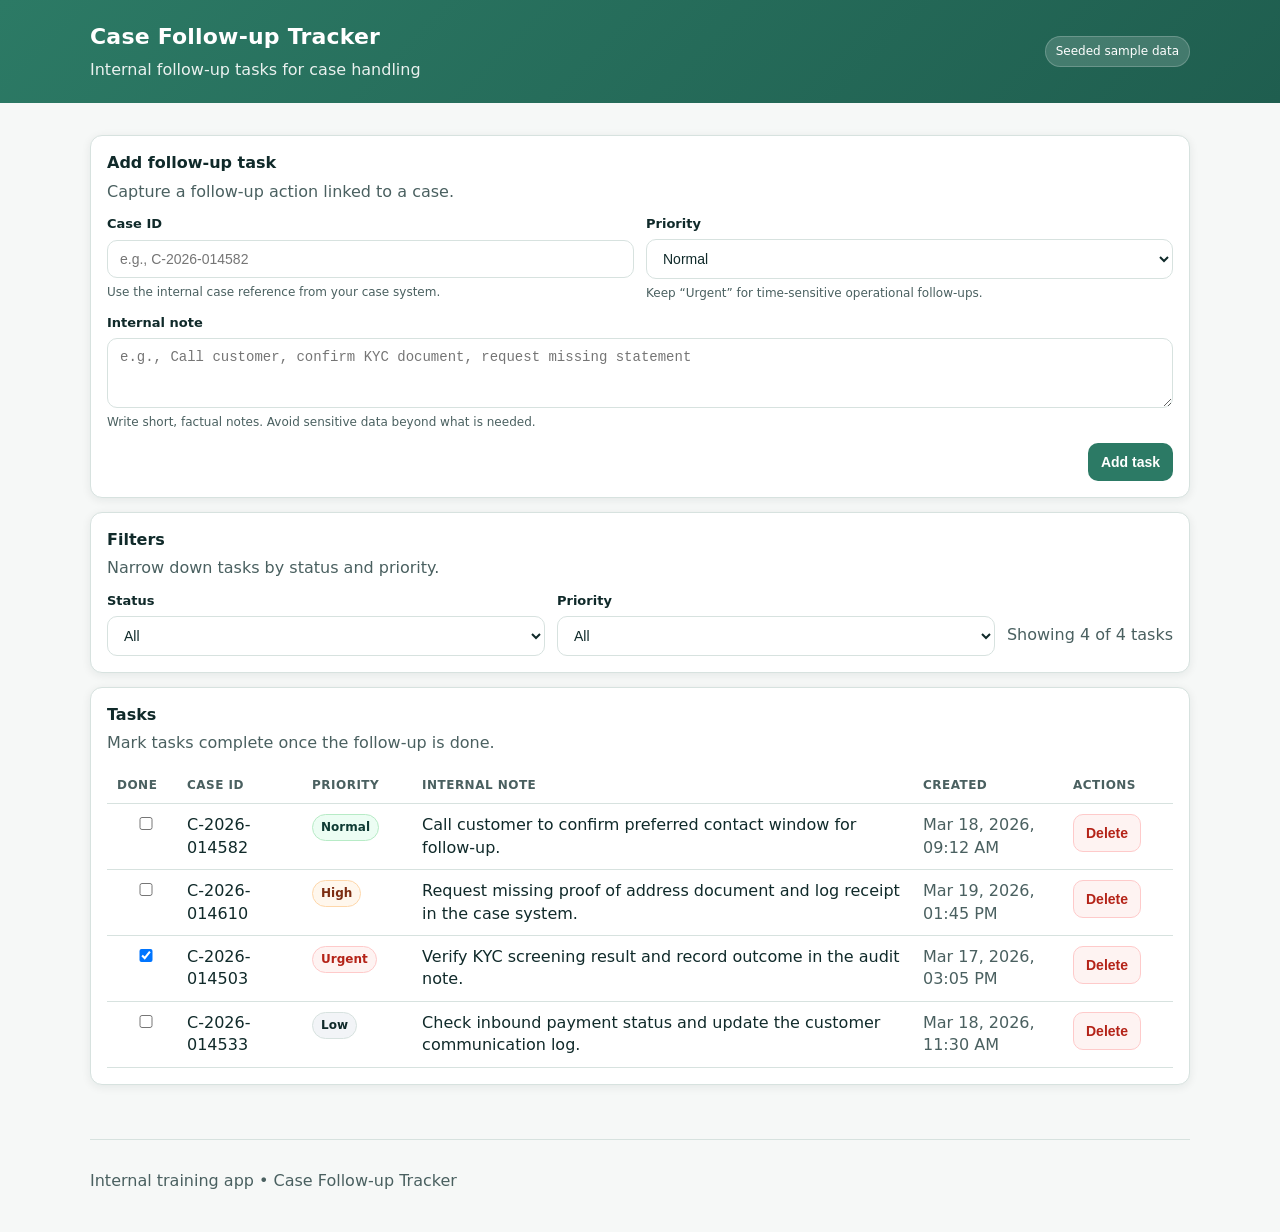
==== index.html @ 9481e330 "First setup training" ====
<!doctype html>
<html lang="en">
  <head>
    <meta charset="utf-8" />
    <meta name="viewport" content="width=device-width, initial-scale=1" />
    <title>Case Follow-up Tracker</title>
    <link rel="stylesheet" href="./css/styles.css" />
  </head>
  <body>
    <a class="skip-link" href="#main">Skip to main content</a>

    <header class="app-header" role="banner">
      <div class="container header-inner">
        <div>
          <h1 class="app-title">Case Follow-up Tracker</h1>
          <p class="app-subtitle">Internal follow-up tasks for case handling</p>
        </div>
        <div class="header-meta" aria-label="Application status">
          <span id="storageStatus" class="pill" aria-live="polite">Loading…</span>
        </div>
      </div>
    </header>

    <main id="main" class="container" role="main">
      <section class="card" aria-labelledby="addTaskHeading">
        <div class="card-header">
          <h2 id="addTaskHeading" class="card-title">Add follow-up task</h2>
          <p class="card-hint">Capture a follow-up action linked to a case.</p>
        </div>

        <form id="taskForm" class="form" autocomplete="off">
          <div class="form-grid">
            <div class="field">
              <label for="caseId">Case ID</label>
              <input
                id="caseId"
                name="caseId"
                type="text"
                inputmode="text"
                placeholder="e.g., C-2026-014582"
                required
              />
              <p class="help-text">Use the internal case reference from your case system.</p>
            </div>

            <div class="field">
              <label for="priority">Priority</label>
              <select id="priority" name="priority" required>
                <option value="Low">Low</option>
                <option value="Normal" selected>Normal</option>
                <option value="High">High</option>
                <option value="Urgent">Urgent</option>
              </select>
              <p class="help-text">Keep “Urgent” for time-sensitive operational follow-ups.</p>
            </div>

            <div class="field field-span">
              <label for="note">Internal note</label>
              <textarea
                id="note"
                name="note"
                rows="3"
                placeholder="e.g., Call customer, confirm KYC document, request missing statement"
                required
              ></textarea>
              <p class="help-text">Write short, factual notes. Avoid sensitive data beyond what is needed.</p>
            </div>
          </div>

          <div class="form-actions">
            <button id="addTaskButton" class="button button-primary" type="submit">Add task</button>
          </div>
        </form>
      </section>

      <section class="card" aria-labelledby="filtersHeading">
        <div class="card-header">
          <h2 id="filtersHeading" class="card-title">Filters</h2>
          <p class="card-hint">Narrow down tasks by status and priority.</p>
        </div>

        <div class="filters">
          <div class="field">
            <label for="statusFilter">Status</label>
            <select id="statusFilter" name="statusFilter">
              <option value="All" selected>All</option>
              <option value="Open">Open</option>
              <option value="Completed">Completed</option>
            </select>
          </div>

          <div class="field">
            <label for="priorityFilter">Priority</label>
            <select id="priorityFilter" name="priorityFilter">
              <option value="All" selected>All</option>
              <option value="Low">Low</option>
              <option value="Normal">Normal</option>
              <option value="High">High</option>
              <option value="Urgent">Urgent</option>
            </select>
          </div>

          <div class="filters-summary" aria-live="polite">
            <span id="tasksSummary" class="muted">—</span>
          </div>
        </div>
      </section>

      <section class="card" aria-labelledby="tasksHeading">
        <div class="card-header">
          <h2 id="tasksHeading" class="card-title">Tasks</h2>
          <p class="card-hint">Mark tasks complete once the follow-up is done.</p>
        </div>

        <div id="emptyState" class="empty-state" hidden>
          <h3 class="empty-title">No tasks match your filters</h3>
          <p class="empty-text">Try changing the filters or add a new follow-up task.</p>
        </div>

        <div class="table-wrap" role="region" aria-label="Follow-up tasks">
          <table class="table" aria-describedby="tasksTableCaption">
            <caption id="tasksTableCaption" class="sr-only">Follow-up tasks list</caption>
            <thead>
              <tr>
                <th scope="col" class="col-status">Done</th>
                <th scope="col">Case ID</th>
                <th scope="col" class="col-priority">Priority</th>
                <th scope="col">Internal note</th>
                <th scope="col" class="col-created">Created</th>
                <th scope="col" class="col-actions">Actions</th>
              </tr>
            </thead>
            <tbody id="taskTableBody"></tbody>
          </table>
        </div>
      </section>
    </main>

    <footer class="app-footer" role="contentinfo">
      <div class="container footer-inner">
        <p class="muted">Internal training app • Case Follow-up Tracker</p>
      </div>
    </footer>

    <script src="./js/app.js" defer></script>
  </body>
</html>
---- css/styles.css ----
:root {
  --bg: #f6f8f7;
  --surface: #ffffff;
  --text: #102a2a;
  --muted: #4a6060;
  --border: #d7e2df;
  --brand: #2c7a65;
  --brand-ink: #0f3b34;
  --danger: #b42318;
  --danger-bg: #fef3f2;
  --focus: #2563eb;

  --radius: 12px;
  --radius-sm: 10px;
  --shadow: 0 2px 10px rgba(16, 42, 42, 0.08);
}

* {
  box-sizing: border-box;
}

html,
body {
  height: 100%;
}

body {
  margin: 0;
  font-family: system-ui, -apple-system, Segoe UI, Roboto, Arial, sans-serif;
  color: var(--text);
  background: var(--bg);
  line-height: 1.4;
}

.container {
  width: min(1100px, calc(100% - 32px));
  margin: 0 auto;
}

.skip-link {
  position: absolute;
  left: -9999px;
  top: 8px;
  padding: 10px 12px;
  background: var(--surface);
  border: 1px solid var(--border);
  border-radius: 8px;
  box-shadow: var(--shadow);
  color: var(--text);
}

.skip-link:focus {
  left: 16px;
  outline: 2px solid var(--focus);
  outline-offset: 3px;
}

.app-header {
  background: linear-gradient(135deg, var(--brand), #1f5e4f);
  color: #fff;
  padding: 22px 0;
}

.header-inner {
  display: flex;
  align-items: center;
  justify-content: space-between;
  gap: 16px;
}

.app-title {
  margin: 0;
  font-size: 22px;
  letter-spacing: 0.2px;
}

.app-subtitle {
  margin: 6px 0 0;
  opacity: 0.9;
}

.header-meta {
  display: flex;
  align-items: center;
  gap: 12px;
}

.pill {
  display: inline-flex;
  align-items: center;
  gap: 8px;
  padding: 6px 10px;
  border-radius: 999px;
  background: rgba(255, 255, 255, 0.16);
  border: 1px solid rgba(255, 255, 255, 0.2);
  font-size: 12px;
  white-space: nowrap;
}

main {
  padding: 18px 0 36px;
}

.card {
  background: var(--surface);
  border: 1px solid var(--border);
  border-radius: var(--radius);
  box-shadow: var(--shadow);
  padding: 16px;
  margin-top: 14px;
}

.card-header {
  margin-bottom: 12px;
}

.card-title {
  margin: 0;
  font-size: 16px;
}

.card-hint {
  margin: 6px 0 0;
  color: var(--muted);
}

.form {
  display: grid;
  gap: 12px;
}

.form-grid {
  display: grid;
  grid-template-columns: repeat(2, minmax(0, 1fr));
  gap: 12px;
}

.field {
  display: grid;
  gap: 6px;
}

.field-span {
  grid-column: 1 / -1;
}

label {
  font-weight: 600;
  font-size: 13px;
}

input,
select,
textarea {
  width: 100%;
  padding: 10px 12px;
  border-radius: var(--radius-sm);
  border: 1px solid var(--border);
  background: #fff;
  color: var(--text);
  font-size: 14px;
}

textarea {
  resize: vertical;
}

input:focus,
select:focus,
textarea:focus,
button:focus {
  outline: 2px solid var(--focus);
  outline-offset: 2px;
}

.help-text {
  margin: 0;
  color: var(--muted);
  font-size: 12px;
}

.form-actions {
  display: flex;
  justify-content: flex-end;
}

.button {
  border: 1px solid transparent;
  border-radius: 10px;
  padding: 10px 12px;
  cursor: pointer;
  font-weight: 600;
  font-size: 14px;
}

.button-primary {
  background: var(--brand);
  color: #fff;
}

.button-primary:hover {
  background: #256a57;
}

.button-danger {
  background: var(--danger-bg);
  border-color: #fecaca;
  color: var(--danger);
}

.button-danger:hover {
  background: #fee4e2;
}

.filters {
  display: grid;
  grid-template-columns: 1fr 1fr auto;
  align-items: end;
  gap: 12px;
}

.filters-summary {
  display: flex;
  justify-content: flex-end;
  padding-bottom: 10px;
}

.table-wrap {
  overflow-x: auto;
}

.table {
  width: 100%;
  border-collapse: collapse;
  min-width: 760px;
}

.table th,
.table td {
  text-align: left;
  padding: 10px 10px;
  border-bottom: 1px solid var(--border);
  vertical-align: top;
}

.table th {
  font-size: 12px;
  text-transform: uppercase;
  letter-spacing: 0.04em;
  color: var(--muted);
}

.col-status {
  width: 70px;
}

.col-priority {
  width: 110px;
}

.col-created {
  width: 150px;
}

.col-actions {
  width: 110px;
}

.badge {
  display: inline-flex;
  align-items: center;
  padding: 4px 8px;
  border-radius: 999px;
  border: 1px solid var(--border);
  font-size: 12px;
  font-weight: 700;
  white-space: nowrap;
}

.badge-low {
  background: #f2f4f7;
}

.badge-normal {
  background: #ecfdf3;
  border-color: #b7ebc6;
  color: var(--brand-ink);
}

.badge-high {
  background: #fff7ed;
  border-color: #fed7aa;
  color: #7c2d12;
}

.badge-urgent {
  background: #fef3f2;
  border-color: #fecaca;
  color: var(--danger);
}

.muted {
  color: var(--muted);
}

.empty-state {
  border: 1px dashed var(--border);
  border-radius: var(--radius);
  padding: 14px;
  margin-bottom: 12px;
  background: #fcfdfd;
}

.empty-title {
  margin: 0;
  font-size: 14px;
}

.empty-text {
  margin: 6px 0 0;
  color: var(--muted);
}

.sr-only {
  position: absolute;
  width: 1px;
  height: 1px;
  padding: 0;
  margin: -1px;
  overflow: hidden;
  clip: rect(0, 0, 0, 0);
  white-space: nowrap;
  border: 0;
}

.app-footer {
  padding: 18px 0 24px;
}

.footer-inner {
  border-top: 1px solid var(--border);
  padding-top: 14px;
}

@media (max-width: 820px) {
  .form-grid {
    grid-template-columns: 1fr;
  }

  .filters {
    grid-template-columns: 1fr;
    align-items: stretch;
  }

  .filters-summary {
    justify-content: flex-start;
    padding-bottom: 0;
  }
}
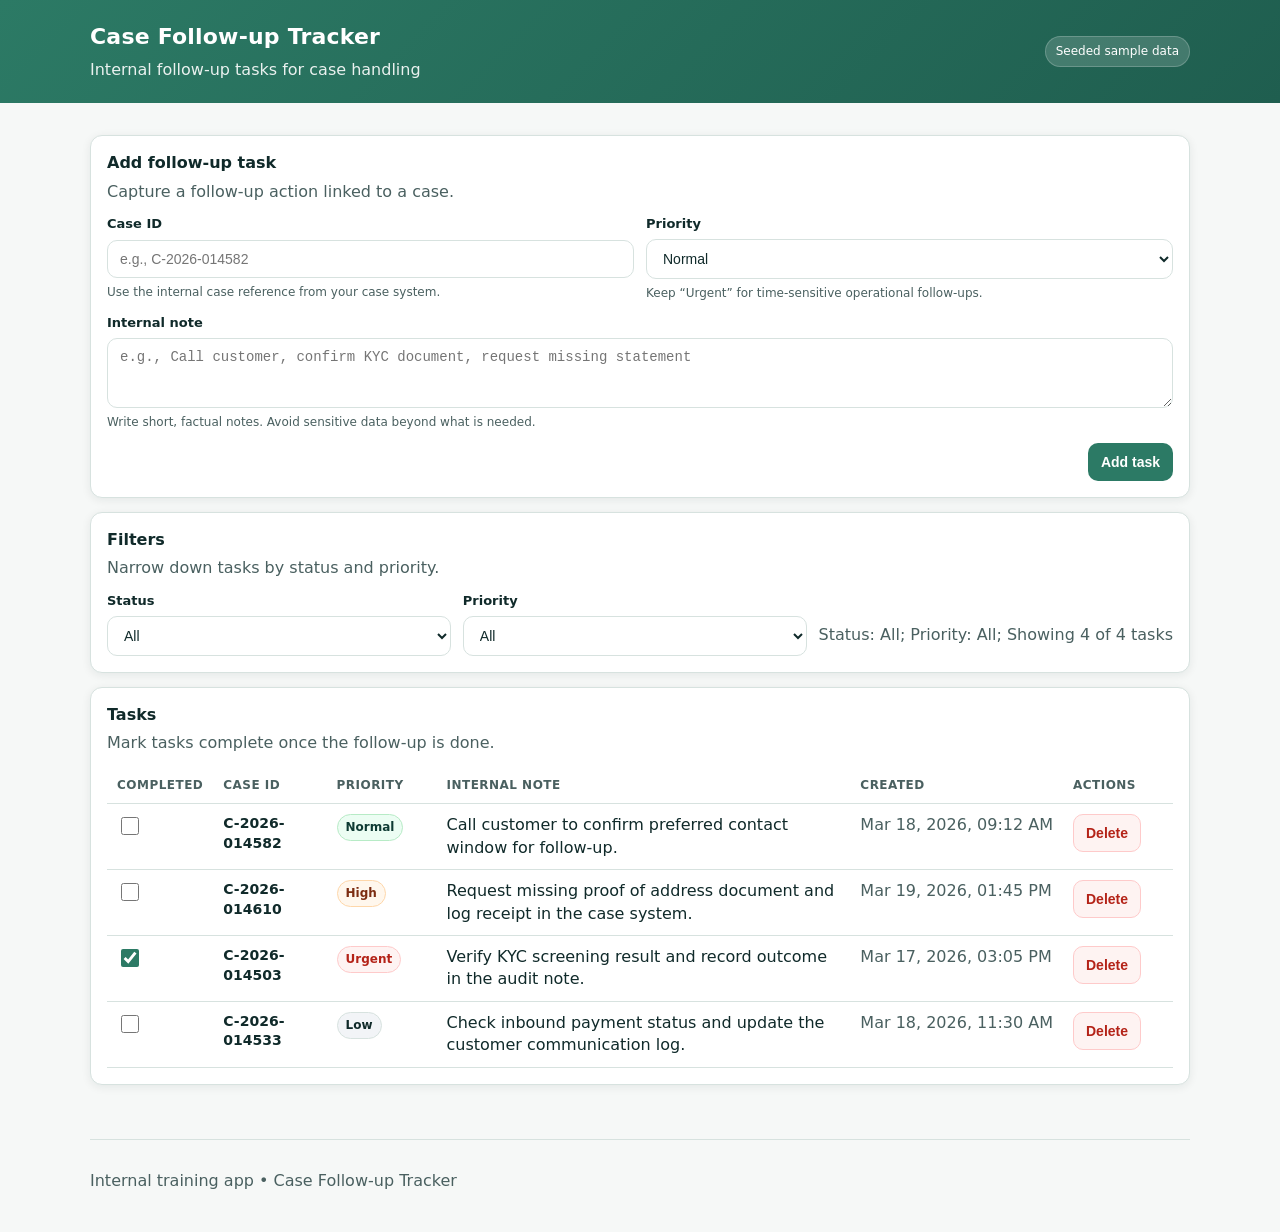
==== commit 8e99a8d8: "Improvement made after UX-reviewer agent" ====
--- a/index.html
+++ b/index.html
@@ -1,147 +1,140 @@
 <!doctype html>
 <html lang="en">
-  <head>
+
+<head>
     <meta charset="utf-8" />
     <meta name="viewport" content="width=device-width, initial-scale=1" />
     <title>Case Follow-up Tracker</title>
     <link rel="stylesheet" href="./css/styles.css" />
-  </head>
-  <body>
+</head>
+
+<body>
     <a class="skip-link" href="#main">Skip to main content</a>
 
     <header class="app-header" role="banner">
-      <div class="container header-inner">
-        <div>
-          <h1 class="app-title">Case Follow-up Tracker</h1>
-          <p class="app-subtitle">Internal follow-up tasks for case handling</p>
+        <div class="container header-inner">
+            <div>
+                <h1 class="app-title">Case Follow-up Tracker</h1>
+                <p class="app-subtitle">Internal follow-up tasks for case handling</p>
+            </div>
+            <div class="header-meta" aria-label="Application status">
+                <span id="storageStatus" class="pill" aria-live="polite">Loading…</span>
+            </div>
         </div>
-        <div class="header-meta" aria-label="Application status">
-          <span id="storageStatus" class="pill" aria-live="polite">Loading…</span>
-        </div>
-      </div>
     </header>
 
     <main id="main" class="container" role="main">
-      <section class="card" aria-labelledby="addTaskHeading">
-        <div class="card-header">
-          <h2 id="addTaskHeading" class="card-title">Add follow-up task</h2>
-          <p class="card-hint">Capture a follow-up action linked to a case.</p>
-        </div>
-
-        <form id="taskForm" class="form" autocomplete="off">
-          <div class="form-grid">
-            <div class="field">
-              <label for="caseId">Case ID</label>
-              <input
-                id="caseId"
-                name="caseId"
-                type="text"
-                inputmode="text"
-                placeholder="e.g., C-2026-014582"
-                required
-              />
-              <p class="help-text">Use the internal case reference from your case system.</p>
+        <section class="card" aria-labelledby="addTaskHeading">
+            <div class="card-header">
+                <h2 id="addTaskHeading" class="card-title">Add follow-up task</h2>
+                <p class="card-hint">Capture a follow-up action linked to a case.</p>
             </div>
 
-            <div class="field">
-              <label for="priority">Priority</label>
-              <select id="priority" name="priority" required>
-                <option value="Low">Low</option>
-                <option value="Normal" selected>Normal</option>
-                <option value="High">High</option>
-                <option value="Urgent">Urgent</option>
-              </select>
-              <p class="help-text">Keep “Urgent” for time-sensitive operational follow-ups.</p>
+            <form id="taskForm" class="form" autocomplete="off">
+                <div class="form-grid">
+                    <div class="field">
+                        <label for="caseId">Case ID</label>
+                        <input id="caseId" name="caseId" type="text" inputmode="text" placeholder="e.g., C-2026-014582"
+                            required />
+                        <p class="help-text">Use the internal case reference from your case system.</p>
+                    </div>
+
+                    <div class="field">
+                        <label for="priority">Priority</label>
+                        <select id="priority" name="priority" required>
+                            <option value="Low">Low</option>
+                            <option value="Normal" selected>Normal</option>
+                            <option value="High">High</option>
+                            <option value="Urgent">Urgent</option>
+                        </select>
+                        <p class="help-text">Keep “Urgent” for time-sensitive operational follow-ups.</p>
+                    </div>
+
+                    <div class="field field-span">
+                        <label for="note">Internal note</label>
+                        <textarea id="note" name="note" rows="3"
+                            placeholder="e.g., Call customer, confirm KYC document, request missing statement"
+                            required></textarea>
+                        <p class="help-text">Write short, factual notes. Avoid sensitive data beyond what is needed.</p>
+                    </div>
+                </div>
+
+                <div class="form-actions">
+                    <button id="addTaskButton" class="button button-primary" type="submit">Add task</button>
+                </div>
+            </form>
+        </section>
+
+        <section class="card" aria-labelledby="filtersHeading">
+            <div class="card-header">
+                <h2 id="filtersHeading" class="card-title">Filters</h2>
+                <p class="card-hint">Narrow down tasks by status and priority.</p>
             </div>
 
-            <div class="field field-span">
-              <label for="note">Internal note</label>
-              <textarea
-                id="note"
-                name="note"
-                rows="3"
-                placeholder="e.g., Call customer, confirm KYC document, request missing statement"
-                required
-              ></textarea>
-              <p class="help-text">Write short, factual notes. Avoid sensitive data beyond what is needed.</p>
+            <div class="filters">
+                <div class="field">
+                    <label for="statusFilter">Status</label>
+                    <select id="statusFilter" name="statusFilter">
+                        <option value="All" selected>All</option>
+                        <option value="Open">Open</option>
+                        <option value="Completed">Completed</option>
+                    </select>
+                </div>
+
+                <div class="field">
+                    <label for="priorityFilter">Priority</label>
+                    <select id="priorityFilter" name="priorityFilter">
+                        <option value="All" selected>All</option>
+                        <option value="Low">Low</option>
+                        <option value="Normal">Normal</option>
+                        <option value="High">High</option>
+                        <option value="Urgent">Urgent</option>
+                    </select>
+                </div>
+
+                <div class="filters-summary" aria-live="polite">
+                    <span id="tasksSummary" class="muted">—</span>
+                </div>
             </div>
-          </div>
+        </section>
 
-          <div class="form-actions">
-            <button id="addTaskButton" class="button button-primary" type="submit">Add task</button>
-          </div>
-        </form>
-      </section>
+        <section class="card" aria-labelledby="tasksHeading">
+            <div class="card-header">
+                <h2 id="tasksHeading" class="card-title">Tasks</h2>
+                <p class="card-hint">Mark tasks complete once the follow-up is done.</p>
+            </div>
 
-      <section class="card" aria-labelledby="filtersHeading">
-        <div class="card-header">
-          <h2 id="filtersHeading" class="card-title">Filters</h2>
-          <p class="card-hint">Narrow down tasks by status and priority.</p>
-        </div>
+            <div id="emptyState" class="empty-state" hidden>
+                <h3 id="emptyTitle" class="empty-title">No tasks match your filters</h3>
+                <p id="emptyText" class="empty-text">Try changing the filters or add a new follow-up task.</p>
+            </div>
 
-        <div class="filters">
-          <div class="field">
-            <label for="statusFilter">Status</label>
-            <select id="statusFilter" name="statusFilter">
-              <option value="All" selected>All</option>
-              <option value="Open">Open</option>
-              <option value="Completed">Completed</option>
-            </select>
-          </div>
-
-          <div class="field">
-            <label for="priorityFilter">Priority</label>
-            <select id="priorityFilter" name="priorityFilter">
-              <option value="All" selected>All</option>
-              <option value="Low">Low</option>
-              <option value="Normal">Normal</option>
-              <option value="High">High</option>
-              <option value="Urgent">Urgent</option>
-            </select>
-          </div>
-
-          <div class="filters-summary" aria-live="polite">
-            <span id="tasksSummary" class="muted">—</span>
-          </div>
-        </div>
-      </section>
-
-      <section class="card" aria-labelledby="tasksHeading">
-        <div class="card-header">
-          <h2 id="tasksHeading" class="card-title">Tasks</h2>
-          <p class="card-hint">Mark tasks complete once the follow-up is done.</p>
-        </div>
-
-        <div id="emptyState" class="empty-state" hidden>
-          <h3 class="empty-title">No tasks match your filters</h3>
-          <p class="empty-text">Try changing the filters or add a new follow-up task.</p>
-        </div>
-
-        <div class="table-wrap" role="region" aria-label="Follow-up tasks">
-          <table class="table" aria-describedby="tasksTableCaption">
-            <caption id="tasksTableCaption" class="sr-only">Follow-up tasks list</caption>
-            <thead>
-              <tr>
-                <th scope="col" class="col-status">Done</th>
-                <th scope="col">Case ID</th>
-                <th scope="col" class="col-priority">Priority</th>
-                <th scope="col">Internal note</th>
-                <th scope="col" class="col-created">Created</th>
-                <th scope="col" class="col-actions">Actions</th>
-              </tr>
-            </thead>
-            <tbody id="taskTableBody"></tbody>
-          </table>
-        </div>
-      </section>
+            <div id="tasksRegion" class="table-wrap" role="region" aria-label="Follow-up tasks" tabindex="0">
+                <table class="table" aria-describedby="tasksTableCaption">
+                    <caption id="tasksTableCaption" class="sr-only">Follow-up tasks list</caption>
+                    <thead>
+                        <tr>
+                            <th scope="col" class="col-status">Completed</th>
+                            <th scope="col">Case ID</th>
+                            <th scope="col" class="col-priority">Priority</th>
+                            <th scope="col">Internal note</th>
+                            <th scope="col" class="col-created">Created</th>
+                            <th scope="col" class="col-actions">Actions</th>
+                        </tr>
+                    </thead>
+                    <tbody id="taskTableBody"></tbody>
+                </table>
+            </div>
+        </section>
     </main>
 
     <footer class="app-footer" role="contentinfo">
-      <div class="container footer-inner">
-        <p class="muted">Internal training app • Case Follow-up Tracker</p>
-      </div>
+        <div class="container footer-inner">
+            <p class="muted">Internal training app • Case Follow-up Tracker</p>
+        </div>
     </footer>
 
     <script src="./js/app.js" defer></script>
-  </body>
+</body>
+
 </html>
--- a/css/styles.css
+++ b/css/styles.css
@@ -1,359 +1,389 @@
 :root {
-  --bg: #f6f8f7;
-  --surface: #ffffff;
-  --text: #102a2a;
-  --muted: #4a6060;
-  --border: #d7e2df;
-  --brand: #2c7a65;
-  --brand-ink: #0f3b34;
-  --danger: #b42318;
-  --danger-bg: #fef3f2;
-  --focus: #2563eb;
-
-  --radius: 12px;
-  --radius-sm: 10px;
-  --shadow: 0 2px 10px rgba(16, 42, 42, 0.08);
+    --bg: #f6f8f7;
+    --surface: #ffffff;
+    --text: #102a2a;
+    --muted: #4a6060;
+    --border: #d7e2df;
+    --brand: #2c7a65;
+    --brand-ink: #0f3b34;
+    --danger: #b42318;
+    --danger-bg: #fef3f2;
+    --focus: #2563eb;
+
+    --radius: 12px;
+    --radius-sm: 10px;
+    --shadow: 0 2px 10px rgba(16, 42, 42, 0.08);
 }
 
 * {
-  box-sizing: border-box;
+    box-sizing: border-box;
 }
 
 html,
 body {
-  height: 100%;
+    height: 100%;
 }
 
 body {
-  margin: 0;
-  font-family: system-ui, -apple-system, Segoe UI, Roboto, Arial, sans-serif;
-  color: var(--text);
-  background: var(--bg);
-  line-height: 1.4;
+    margin: 0;
+    font-family: system-ui, -apple-system, Segoe UI, Roboto, Arial, sans-serif;
+    color: var(--text);
+    background: var(--bg);
+    line-height: 1.4;
 }
 
 .container {
-  width: min(1100px, calc(100% - 32px));
-  margin: 0 auto;
+    width: min(1100px, calc(100% - 32px));
+    margin: 0 auto;
 }
 
 .skip-link {
-  position: absolute;
-  left: -9999px;
-  top: 8px;
-  padding: 10px 12px;
-  background: var(--surface);
-  border: 1px solid var(--border);
-  border-radius: 8px;
-  box-shadow: var(--shadow);
-  color: var(--text);
+    position: absolute;
+    left: -9999px;
+    top: 8px;
+    padding: 10px 12px;
+    background: var(--surface);
+    border: 1px solid var(--border);
+    border-radius: 8px;
+    box-shadow: var(--shadow);
+    color: var(--text);
 }
 
 .skip-link:focus {
-  left: 16px;
-  outline: 2px solid var(--focus);
-  outline-offset: 3px;
+    left: 16px;
+    outline: 2px solid var(--focus);
+    outline-offset: 3px;
 }
 
 .app-header {
-  background: linear-gradient(135deg, var(--brand), #1f5e4f);
-  color: #fff;
-  padding: 22px 0;
+    background: linear-gradient(135deg, var(--brand), #1f5e4f);
+    color: #fff;
+    padding: 22px 0;
 }
 
 .header-inner {
-  display: flex;
-  align-items: center;
-  justify-content: space-between;
-  gap: 16px;
+    display: flex;
+    align-items: center;
+    justify-content: space-between;
+    gap: 16px;
 }
 
 .app-title {
-  margin: 0;
-  font-size: 22px;
-  letter-spacing: 0.2px;
+    margin: 0;
+    font-size: 22px;
+    letter-spacing: 0.2px;
 }
 
 .app-subtitle {
-  margin: 6px 0 0;
-  opacity: 0.9;
+    margin: 6px 0 0;
+    opacity: 0.9;
 }
 
 .header-meta {
-  display: flex;
-  align-items: center;
-  gap: 12px;
+    display: flex;
+    align-items: center;
+    gap: 12px;
 }
 
 .pill {
-  display: inline-flex;
-  align-items: center;
-  gap: 8px;
-  padding: 6px 10px;
-  border-radius: 999px;
-  background: rgba(255, 255, 255, 0.16);
-  border: 1px solid rgba(255, 255, 255, 0.2);
-  font-size: 12px;
-  white-space: nowrap;
+    display: inline-flex;
+    align-items: center;
+    gap: 8px;
+    padding: 6px 10px;
+    border-radius: 999px;
+    background: rgba(255, 255, 255, 0.16);
+    border: 1px solid rgba(255, 255, 255, 0.2);
+    font-size: 12px;
+    white-space: nowrap;
 }
 
 main {
-  padding: 18px 0 36px;
+    padding: 18px 0 36px;
 }
 
 .card {
-  background: var(--surface);
-  border: 1px solid var(--border);
-  border-radius: var(--radius);
-  box-shadow: var(--shadow);
-  padding: 16px;
-  margin-top: 14px;
+    background: var(--surface);
+    border: 1px solid var(--border);
+    border-radius: var(--radius);
+    box-shadow: var(--shadow);
+    padding: 16px;
+    margin-top: 14px;
 }
 
 .card-header {
-  margin-bottom: 12px;
+    margin-bottom: 12px;
 }
 
 .card-title {
-  margin: 0;
-  font-size: 16px;
+    margin: 0;
+    font-size: 16px;
 }
 
 .card-hint {
-  margin: 6px 0 0;
-  color: var(--muted);
+    margin: 6px 0 0;
+    color: var(--muted);
 }
 
 .form {
-  display: grid;
-  gap: 12px;
+    display: grid;
+    gap: 12px;
 }
 
 .form-grid {
-  display: grid;
-  grid-template-columns: repeat(2, minmax(0, 1fr));
-  gap: 12px;
+    display: grid;
+    grid-template-columns: repeat(2, minmax(0, 1fr));
+    gap: 12px;
 }
 
 .field {
-  display: grid;
-  gap: 6px;
+    display: grid;
+    gap: 6px;
 }
 
 .field-span {
-  grid-column: 1 / -1;
+    grid-column: 1 / -1;
 }
 
 label {
-  font-weight: 600;
-  font-size: 13px;
+    font-weight: 600;
+    font-size: 13px;
 }
 
 input,
 select,
 textarea {
-  width: 100%;
-  padding: 10px 12px;
-  border-radius: var(--radius-sm);
-  border: 1px solid var(--border);
-  background: #fff;
-  color: var(--text);
-  font-size: 14px;
+    width: 100%;
+    padding: 10px 12px;
+    border-radius: var(--radius-sm);
+    border: 1px solid var(--border);
+    background: #fff;
+    color: var(--text);
+    font-size: 14px;
 }
 
 textarea {
-  resize: vertical;
+    resize: vertical;
 }
 
 input:focus,
 select:focus,
 textarea:focus,
 button:focus {
-  outline: 2px solid var(--focus);
-  outline-offset: 2px;
+    outline: 2px solid var(--focus);
+    outline-offset: 2px;
 }
 
 .help-text {
-  margin: 0;
-  color: var(--muted);
-  font-size: 12px;
+    margin: 0;
+    color: var(--muted);
+    font-size: 12px;
 }
 
 .form-actions {
-  display: flex;
-  justify-content: flex-end;
+    display: flex;
+    justify-content: flex-end;
 }
 
 .button {
-  border: 1px solid transparent;
-  border-radius: 10px;
-  padding: 10px 12px;
-  cursor: pointer;
-  font-weight: 600;
-  font-size: 14px;
+    border: 1px solid transparent;
+    border-radius: 10px;
+    padding: 10px 12px;
+    cursor: pointer;
+    font-weight: 600;
+    font-size: 14px;
 }
 
 .button-primary {
-  background: var(--brand);
-  color: #fff;
+    background: var(--brand);
+    color: #fff;
 }
 
 .button-primary:hover {
-  background: #256a57;
+    background: #256a57;
 }
 
 .button-danger {
-  background: var(--danger-bg);
-  border-color: #fecaca;
-  color: var(--danger);
+    background: var(--danger-bg);
+    border-color: #fecaca;
+    color: var(--danger);
 }
 
 .button-danger:hover {
-  background: #fee4e2;
+    background: #fee4e2;
 }
 
 .filters {
-  display: grid;
-  grid-template-columns: 1fr 1fr auto;
-  align-items: end;
-  gap: 12px;
+    display: grid;
+    grid-template-columns: 1fr 1fr auto;
+    align-items: end;
+    gap: 12px;
 }
 
 .filters-summary {
-  display: flex;
-  justify-content: flex-end;
-  padding-bottom: 10px;
+    display: flex;
+    justify-content: flex-end;
+    padding-bottom: 10px;
 }
 
 .table-wrap {
-  overflow-x: auto;
+    overflow-x: auto;
+}
+
+.table-wrap:focus {
+    outline: 2px solid var(--focus);
+    outline-offset: 2px;
+    border-radius: var(--radius-sm);
 }
 
 .table {
-  width: 100%;
-  border-collapse: collapse;
-  min-width: 760px;
+    width: 100%;
+    border-collapse: collapse;
+    min-width: 760px;
 }
 
 .table th,
 .table td {
-  text-align: left;
-  padding: 10px 10px;
-  border-bottom: 1px solid var(--border);
-  vertical-align: top;
+    text-align: left;
+    padding: 10px 10px;
+    border-bottom: 1px solid var(--border);
+    vertical-align: top;
 }
 
 .table th {
-  font-size: 12px;
-  text-transform: uppercase;
-  letter-spacing: 0.04em;
-  color: var(--muted);
+    font-size: 12px;
+    text-transform: uppercase;
+    letter-spacing: 0.04em;
+    color: var(--muted);
+}
+
+.table tbody th {
+    font-size: 14px;
+    text-transform: none;
+    letter-spacing: normal;
+    color: var(--text);
+    font-weight: 600;
+}
+
+.table input[type="checkbox"] {
+    width: 18px;
+    height: 18px;
+    accent-color: var(--brand);
+    cursor: pointer;
+}
+
+.cell-note {
+    overflow-wrap: anywhere;
+    word-break: break-word;
+}
+
+.cell-created {
+    white-space: nowrap;
 }
 
 .col-status {
-  width: 70px;
+    width: 70px;
 }
 
 .col-priority {
-  width: 110px;
+    width: 110px;
 }
 
 .col-created {
-  width: 150px;
+    width: 150px;
 }
 
 .col-actions {
-  width: 110px;
+    width: 110px;
 }
 
 .badge {
-  display: inline-flex;
-  align-items: center;
-  padding: 4px 8px;
-  border-radius: 999px;
-  border: 1px solid var(--border);
-  font-size: 12px;
-  font-weight: 700;
-  white-space: nowrap;
+    display: inline-flex;
+    align-items: center;
+    padding: 4px 8px;
+    border-radius: 999px;
+    border: 1px solid var(--border);
+    font-size: 12px;
+    font-weight: 700;
+    white-space: nowrap;
 }
 
 .badge-low {
-  background: #f2f4f7;
+    background: #f2f4f7;
 }
 
 .badge-normal {
-  background: #ecfdf3;
-  border-color: #b7ebc6;
-  color: var(--brand-ink);
+    background: #ecfdf3;
+    border-color: #b7ebc6;
+    color: var(--brand-ink);
 }
 
 .badge-high {
-  background: #fff7ed;
-  border-color: #fed7aa;
-  color: #7c2d12;
+    background: #fff7ed;
+    border-color: #fed7aa;
+    color: #7c2d12;
 }
 
 .badge-urgent {
-  background: #fef3f2;
-  border-color: #fecaca;
-  color: var(--danger);
+    background: #fef3f2;
+    border-color: #fecaca;
+    color: var(--danger);
 }
 
 .muted {
-  color: var(--muted);
+    color: var(--muted);
 }
 
 .empty-state {
-  border: 1px dashed var(--border);
-  border-radius: var(--radius);
-  padding: 14px;
-  margin-bottom: 12px;
-  background: #fcfdfd;
+    border: 1px dashed var(--border);
+    border-radius: var(--radius);
+    padding: 14px;
+    margin-bottom: 12px;
+    background: #fcfdfd;
 }
 
 .empty-title {
-  margin: 0;
-  font-size: 14px;
+    margin: 0;
+    font-size: 14px;
 }
 
 .empty-text {
-  margin: 6px 0 0;
-  color: var(--muted);
+    margin: 6px 0 0;
+    color: var(--muted);
 }
 
 .sr-only {
-  position: absolute;
-  width: 1px;
-  height: 1px;
-  padding: 0;
-  margin: -1px;
-  overflow: hidden;
-  clip: rect(0, 0, 0, 0);
-  white-space: nowrap;
-  border: 0;
+    position: absolute;
+    width: 1px;
+    height: 1px;
+    padding: 0;
+    margin: -1px;
+    overflow: hidden;
+    clip: rect(0, 0, 0, 0);
+    white-space: nowrap;
+    border: 0;
 }
 
 .app-footer {
-  padding: 18px 0 24px;
+    padding: 18px 0 24px;
 }
 
 .footer-inner {
-  border-top: 1px solid var(--border);
-  padding-top: 14px;
+    border-top: 1px solid var(--border);
+    padding-top: 14px;
 }
 
 @media (max-width: 820px) {
-  .form-grid {
-    grid-template-columns: 1fr;
-  }
-
-  .filters {
-    grid-template-columns: 1fr;
-    align-items: stretch;
-  }
-
-  .filters-summary {
-    justify-content: flex-start;
-    padding-bottom: 0;
-  }
-}
+    .form-grid {
+        grid-template-columns: 1fr;
+    }
+
+    .filters {
+        grid-template-columns: 1fr;
+        align-items: stretch;
+    }
+
+    .filters-summary {
+        justify-content: flex-start;
+        padding-bottom: 0;
+    }
+}
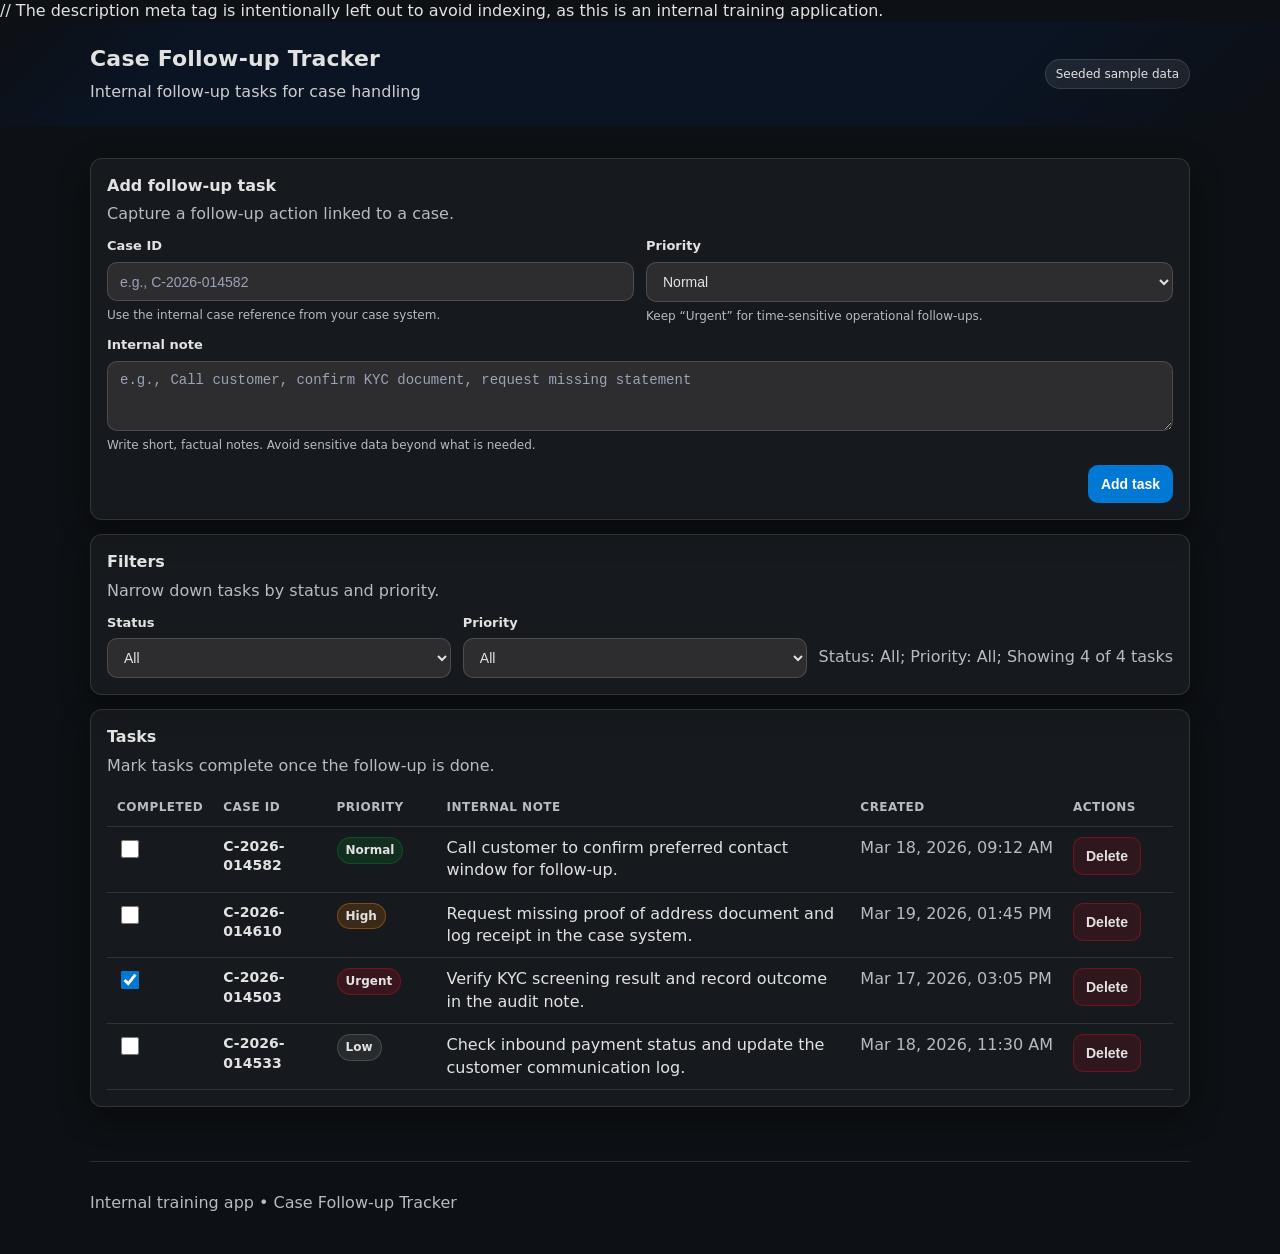
==== commit b460ff0b: "Update it" ====
--- a/index.html
+++ b/index.html
@@ -1,10 +1,17 @@
 <!doctype html>
 <html lang="en">
+
 
 <head>
     <meta charset="utf-8" />
     <meta name="viewport" content="width=device-width, initial-scale=1" />
     <title>Case Follow-up Tracker</title>
+    // The description meta tag is intentionally left out to avoid indexing, as this is an internal training application.
+
+    <meta name="robots" content="noindex, nofollow" />
+    <meta name="referrer" content="no-referrer" />
+    <meta http-equiv="Content-Security-Policy" content="default-src 'self'; script-src 'self'; style-src 'self';" />
+
     <link rel="stylesheet" href="./css/styles.css" />
 </head>
 
--- a/css/styles.css
+++ b/css/styles.css
@@ -1,18 +1,139 @@
 :root {
-    --bg: #f6f8f7;
-    --surface: #ffffff;
-    --text: #102a2a;
-    --muted: #4a6060;
-    --border: #d7e2df;
-    --brand: #2c7a65;
-    --brand-ink: #0f3b34;
-    --danger: #b42318;
-    --danger-bg: #fef3f2;
-    --focus: #2563eb;
+    --lightblue: #00bcf2;
+    --blue: #0072be;
+    --stable-blue: #0076bf;
+    --midblue: #00188f;
+    --darkblue: #002050;
+    --lightpurple: #b4a0ff;
+    --purple: #5c2d91;
+    --darkpurple: #373277;
+    --lightmagenta: #e3008c;
+    --magenta: #b4009e;
+    --darkmagenta: #5c005c;
+    --red: #e81123;
+    --darkred: #a80000;
+    --lightorange: #ff8c00;
+    --orange: #d83b01;
+    --insiders-green: #058f2d;
+    --lightyellow: #fff100;
+    --yellow: #ffcc00;
+    --lightgreen: #bad80a;
+    --green: #477a32;
+    --darkgreen: #004b1c;
+    --lightteal: #00b294;
+    --teal: #008272;
+    --darkteal: #004b50;
+    --gray-95: #f2f2f2;
+    --lightgray: #e3e3e3;
+    --gray: #ccc;
+    --darkgray: #333;
+    --white: #ffffff;
+    --black: #000000;
+    --background: #0d1014;
+    --foreground: #e2e2e2;
+    --foreground-intense: #e6eefa;
+    --foreground-muted: #b6bbc4;
+    --header-foreground: var(--foreground);
+    --accent-primary: #0078d4;
+    --accent-secondary: #0069b9;
+    --link-foreground: #4daafc;
+    --link-foreground-hover: #8fc3fe;
+    --link-underline-background: var(--link-foreground);
+    --border-background: rgba(255, 255, 255, 0.12);
+    --header-background: var(--background);
+    --footer-background: var(--background);
+    --button-primary-background: var(--accent-primary);
+    --button-primary-foreground: var(--white);
+    --button-primary-border: transparent;
+    --button-primary-hover: #005ba4;
+    --button-secondary-background: #25292e;
+    --button-secondary-foreground: var(--header-foreground);
+    --button-secondary-border: rgba(255, 255, 255, 0.3);
+    --button-secondary-hover: #333940;
+    --icon-button-hover-background: rgba(255, 255, 255, 0.1);
+    --navbar-border: var(--border-background);
+    --search-container-background: var(--background);
+    --search-input-background: transparent;
+    --search-input-border: rgba(255, 255, 255, 0.15);
+    --search-input-border-active: var(--accent-primary);
+    --search-input-foreground: var(--foreground);
+    --search-input-placeholder-foreground: #9ba3b4;
+    --card-background: rgba(255, 255, 255, 0.04);
+    --card-hover-background: rgba(255, 255, 255, 0.08);
+    --card-border: rgba(255, 255, 255, 0.12);
+    --card-border-active: rgba(255, 255, 255, 0.2);
+    --feature-card-icon-background: rgba(255, 255, 255, 0.07);
+    --banner-background-color: rgba(0, 32, 80, 0.25);
+    --banner-background: linear-gradient(135deg,
+            var(--background) 0%,
+            var(--banner-background-color) 15%,
+            var(--banner-background-color) 75%,
+            var(--background) 100%);
+    --banner-link-color: var(--link-foreground);
+    --banner-text: var(--foreground);
+    --hero-background: linear-gradient(180deg, #0e0e0e 0%, #141414 100%);
+    --hero-border-bottom: var(--border-background);
+    --hero-background-binary-grid: #797d97;
+    --hero-background-binary-grid-opacity: 0.35;
+    --home-foreground: #9fb1d1;
+    --code-background: #1e1e1e;
+    --code-foreground: #d4d4d4;
+    --keybinding-background: rgba(255, 255, 255, 0.15);
+    --keybinding-foreground: var(--link-foreground);
+    --setting-dropdown-background: #252525;
+    --setting-dropdown-border: #353535;
+    --setting-dropdown-border-hover: #353535;
+    --setting-dropdown-divider: #353535;
+    --setting-dropdown-chevron: #cccccc;
+    --code-copy-foreground: #ccc;
+    --code-copy-background: #444;
+    --code-header-background: rgba(255, 255, 255, 0.05);
+    --code-header-foreground: #9fb1d1;
+    --button-background: rgba(255, 255, 255, 0.08);
+    --button-foreground: #cccccc;
+    --button-border: rgba(255, 255, 255, 0.15);
+    --button-hover-background: rgba(255, 255, 255, 0.12);
+    --button-hover-border: rgba(255, 255, 255, 0.25);
+    --button-active-background: rgba(255, 255, 255, 0.15);
+    --button-active-border: rgba(255, 255, 255, 0.35);
+    --focus-border: #007acc;
+    --vscode-dropdown-background: #2d2d30;
+    --scrollbar-slider-background: rgba(255, 255, 255, 0.15);
+    --scrollbar-slider-hover-background: rgba(255, 255, 255, 0.25);
+    --alert-note-border-color: var(--lightblue);
+    --alert-warning-border-color: var(--lightyellow);
+    --alert-important-border-color: var(--lightpurple);
+    --alert-caution-border-color: #fe7543;
+    --alert-tip-border-color: var(--lightgreen);
+    --docs-callout-border-color: var(--link-foreground);
+    --docs-callout-background: rgba(56, 55, 55, 0.2);
+    --docs-callout-gradient-start: #3d8acc;
+    --docs-callout-gradient-end: #3fb89e;
+    --error-code-foreground: #718096;
+    --syntax-keyword: #c586c0;
+    --syntax-function: #dcdcaa;
+    --syntax-param: #9cdcfe;
+    --syntax-type: #4ec9b0;
+    --syntax-comment: #6a9955;
+    --syntax-value: #569cd6;
+    --selection-background: #7ed4e8;
+    --selection-foreground: #1a1a1a;
+
+    /* App mapping (keep existing variable names used across the CSS) */
+    --bg: var(--background);
+    --surface: var(--card-background);
+    --text: var(--foreground);
+    --muted: var(--foreground-muted);
+    --border: var(--card-border);
+    --brand: var(--accent-primary);
+    --brand-ink: var(--foreground-intense);
+    --danger: var(--red);
+    --danger-bg: rgba(232, 17, 35, 0.12);
+    --focus: var(--focus-border);
 
     --radius: 12px;
     --radius-sm: 10px;
-    --shadow: 0 2px 10px rgba(16, 42, 42, 0.08);
+    --shadow: 0 10px 30px rgba(0, 0, 0, 0.35);
 }
 
 * {
@@ -42,7 +163,7 @@
     left: -9999px;
     top: 8px;
     padding: 10px 12px;
-    background: var(--surface);
+    background: var(--vscode-dropdown-background);
     border: 1px solid var(--border);
     border-radius: 8px;
     box-shadow: var(--shadow);
@@ -56,8 +177,8 @@
 }
 
 .app-header {
-    background: linear-gradient(135deg, var(--brand), #1f5e4f);
-    color: #fff;
+    background: var(--banner-background);
+    color: var(--header-foreground);
     padding: 22px 0;
 }
 
@@ -91,8 +212,8 @@
     gap: 8px;
     padding: 6px 10px;
     border-radius: 999px;
-    background: rgba(255, 255, 255, 0.16);
-    border: 1px solid rgba(255, 255, 255, 0.2);
+    background: var(--button-background);
+    border: 1px solid var(--border-background);
     font-size: 12px;
     white-space: nowrap;
 }
@@ -155,10 +276,19 @@
     width: 100%;
     padding: 10px 12px;
     border-radius: var(--radius-sm);
-    border: 1px solid var(--border);
-    background: #fff;
-    color: var(--text);
+    border: 1px solid var(--search-input-border);
+    background: var(--vscode-dropdown-background);
+    color: var(--search-input-foreground);
     font-size: 14px;
+}
+
+input::placeholder,
+textarea::placeholder {
+    color: var(--search-input-placeholder-foreground);
+}
+
+select {
+    color: var(--search-input-foreground);
 }
 
 textarea {
@@ -194,22 +324,23 @@
 }
 
 .button-primary {
-    background: var(--brand);
-    color: #fff;
+    background: var(--button-primary-background);
+    color: var(--button-primary-foreground);
+    border-color: var(--button-primary-border);
 }
 
 .button-primary:hover {
-    background: #256a57;
+    background: var(--button-primary-hover);
 }
 
 .button-danger {
-    background: var(--danger-bg);
-    border-color: #fecaca;
-    color: var(--danger);
+    background: rgba(232, 17, 35, 0.12);
+    border-color: rgba(232, 17, 35, 0.35);
+    color: var(--foreground);
 }
 
 .button-danger:hover {
-    background: #fee4e2;
+    background: rgba(232, 17, 35, 0.2);
 }
 
 .filters {
@@ -308,25 +439,27 @@
 }
 
 .badge-low {
-    background: #f2f4f7;
+    background: var(--button-background);
+    border-color: var(--button-border);
+    color: var(--foreground);
 }
 
 .badge-normal {
-    background: #ecfdf3;
-    border-color: #b7ebc6;
-    color: var(--brand-ink);
+    background: rgba(5, 143, 45, 0.18);
+    border-color: rgba(5, 143, 45, 0.35);
+    color: var(--foreground);
 }
 
 .badge-high {
-    background: #fff7ed;
-    border-color: #fed7aa;
-    color: #7c2d12;
+    background: rgba(255, 140, 0, 0.16);
+    border-color: rgba(255, 140, 0, 0.35);
+    color: var(--foreground);
 }
 
 .badge-urgent {
-    background: #fef3f2;
-    border-color: #fecaca;
-    color: var(--danger);
+    background: rgba(232, 17, 35, 0.16);
+    border-color: rgba(232, 17, 35, 0.35);
+    color: var(--foreground);
 }
 
 .muted {
@@ -338,7 +471,7 @@
     border-radius: var(--radius);
     padding: 14px;
     margin-bottom: 12px;
-    background: #fcfdfd;
+    background: var(--docs-callout-background);
 }
 
 .empty-title {
